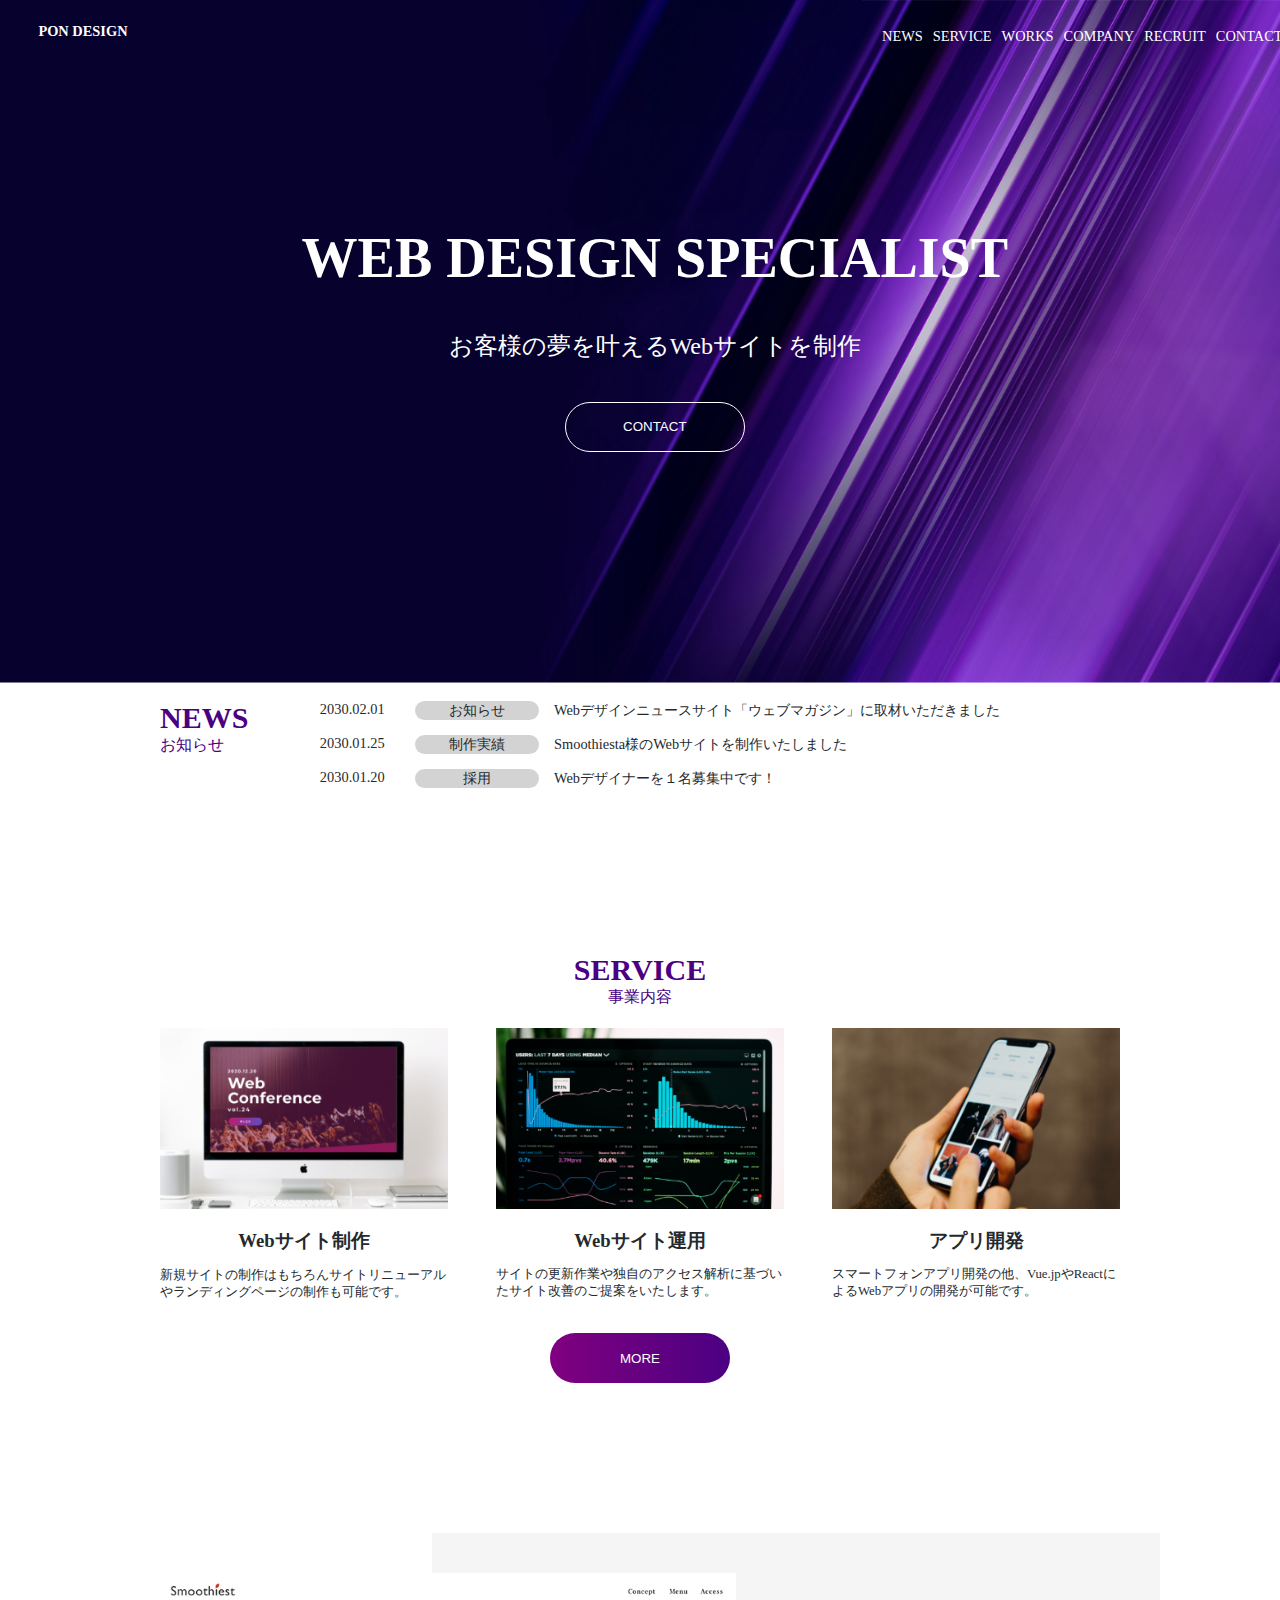
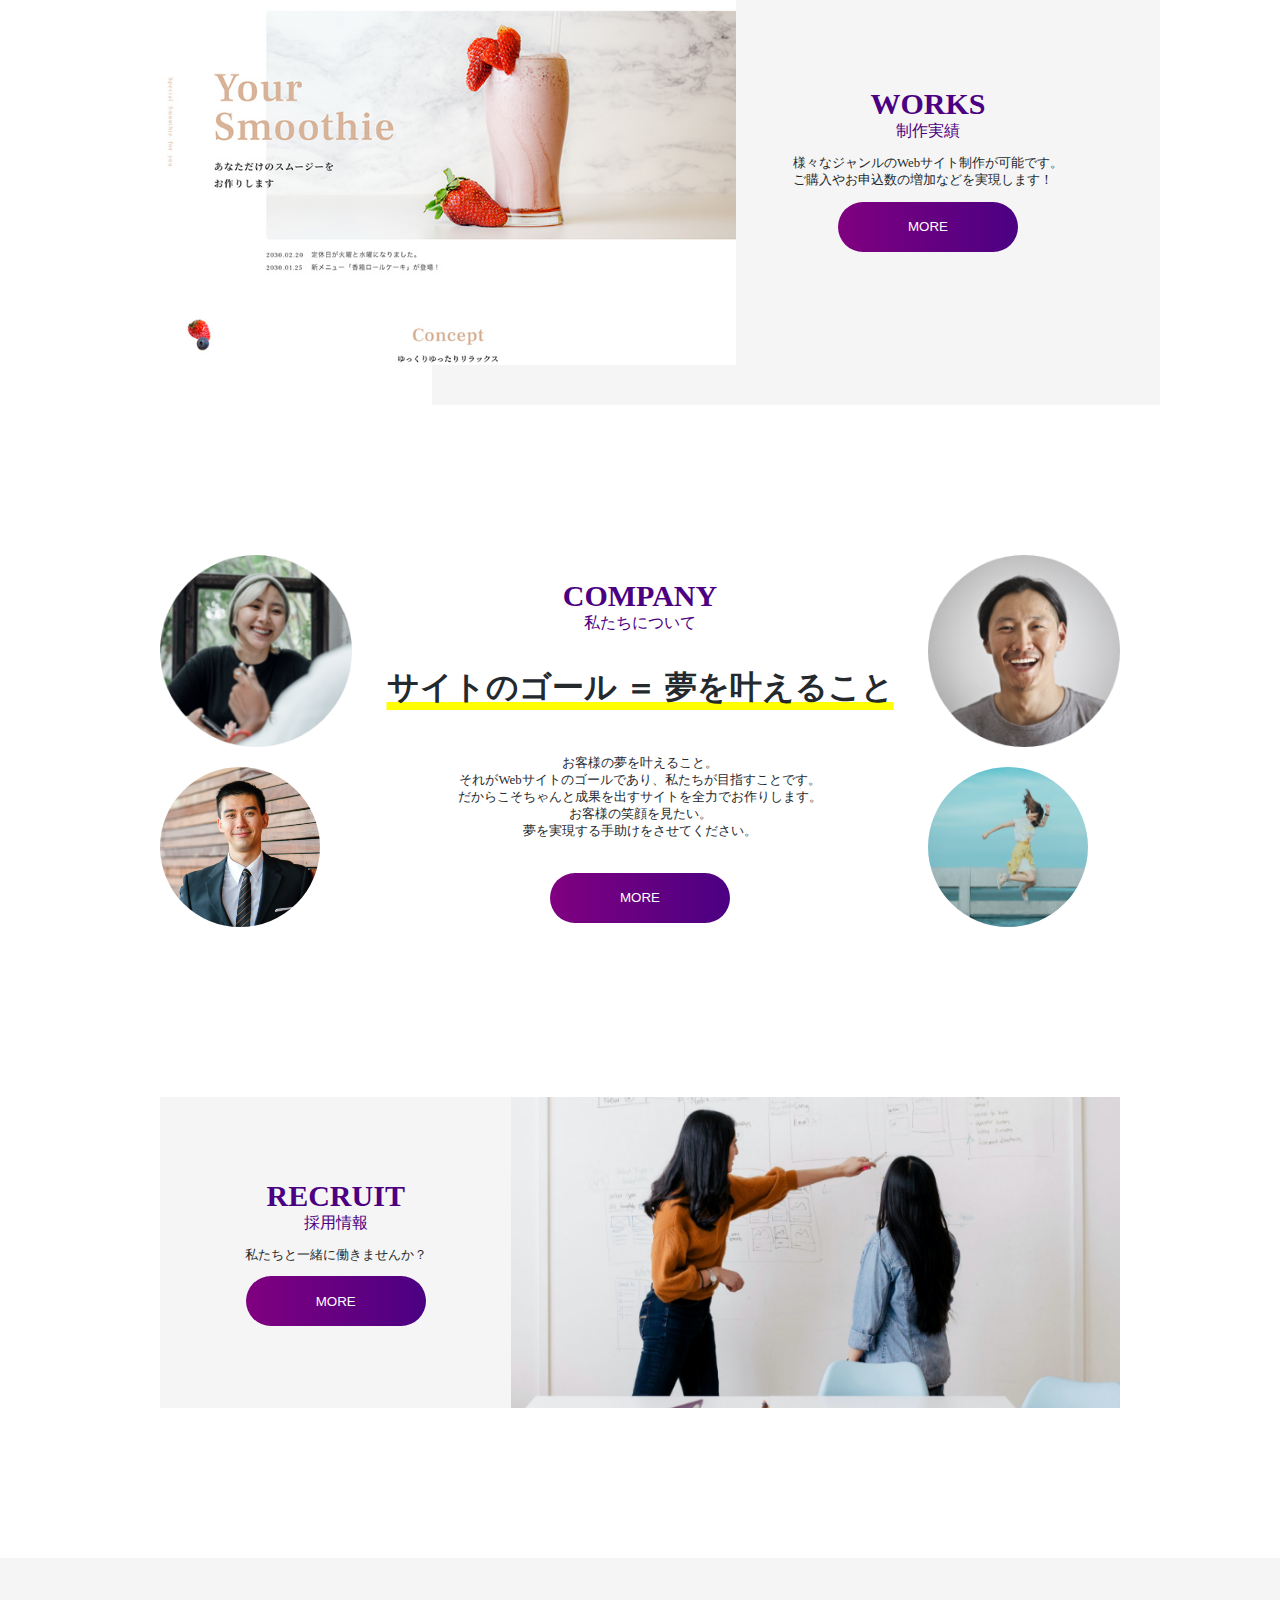
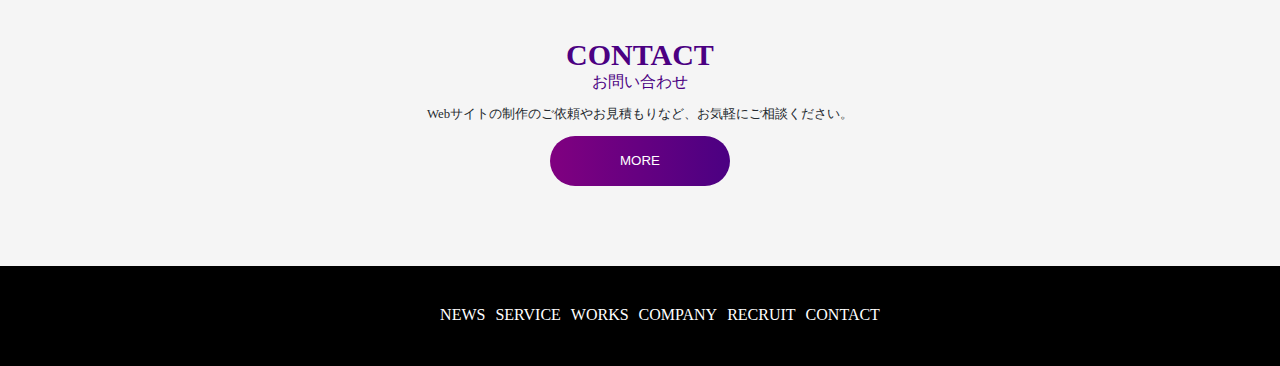
==== index.html @ 691a4655 "20211113" ====
<!DOCTYPE html>
<html lang="ja">
<head>
    <meta charset="UTF-8">
    <meta http-equiv="X-UA-Compatible" content="IE=edge">
    <meta name="viewport" content="width=device-width, initial-scale=1.0">
    <link rel="stylesheet" href="css/style.css">
    <script src="https://ajax.googleapis.com/ajax/libs/jquery/1.10.2/jquery.min.js"></script>
    <link rel="stylesheet" href="css/jquery.bxslider.css">
    <script src="//ajax.googleapis.com/ajax/libs/jquery/3.6.0/jquery.min.js" /></script>
    <script src="js/jquery.bxslider.js"></script>
    <script>
    $(function(){
         $('.bxslider').bxSlider({
            auto: true,
            // slideWidth: 640,
            // minSlides: 3
            pause: 5000
        });
    });
    </script>
    <title>Document</title>
</head>
<body>
    <header id="header">
        <div id="header-visual">
            <picture>
                <img src="img/hero-1.png" alt="">
            </picture>
        <h1 class="site-title"><a href="">PON DESIGN</a></h1>
        <nav>
            <ul class="navi">
                <li><a href="">NEWS</a></li>
                <li><a href="">SERVICE</a></li>
                <li><a href="">WORKS</a></li>
                <li><a href="">COMPANY</a></li>
                <li><a href="">RECRUIT</a></li>
                <li><a href="">CONTACT</a></li>
            </ul>
        </nav>
        <div class="site-message">
        <h1 class="site-concept-top">WEB DESIGN SPECIALIST</h1>
        <p class="site-concept-sub">お客様の夢を叶えるWebサイトを制作</p>
        <div class="site-concept-button">
        <a href=""><input type="button" class="contact-button" value="CONTACT"></a>
        </div>
        </div>
    </div>
    </header>

    <main>
        <section id="news" class="wrapper">
            <div class="news-title">
            <h2 class="sec-title">NEWS</h2>
            <p class="sec-title">お知らせ</p>
        </div>
            <dl>
                <dt>2030.02.01</dt>
                <dt id="news-category">お知らせ</dt>
                <dd>Webデザインニュースサイト「ウェブマガジン」に取材いただきました</dd>
                <dt>2030.01.25</dt>
                <dt id="news-category">制作実績</dd>
                <dd>Smoothiesta様のWebサイトを制作いたしました</dd>
                <dt>2030.01.20</dt>
                <dt id="news-category">採用</dd>
                <dd>Webデザイナーを１名募集中です！</dd>
            </dl>
        </section>

        <section id="service" class="wrapper">
            <div id="service-title">
            <h2 class="sec-title">SERVICE</h2>
        <p class="sec-title">事業内容</p>
    </div>
    <div class="container">
            <div class="container-detail">
                <img src="img/jessy-smith-zFOm6KzA-7g-unsplash.png" alt="">
                <h3 class="sec-index">Webサイト制作</h3>
                <p class="detail">新規サイトの制作はもちろんサイトリニューアルやランディングページの制作も可能です。</p>
            </div>
            <div class="container-detail">
                <img src="img/service-1.png" alt="">
                <h3 class="sec-index">Webサイト運用</h3>
                <p class="detail">サイトの更新作業や独自のアクセス解析に基づいたサイト改善のご提案をいたします。</p>
            </div>
            <div class="container-detail">
                <img src="img/service-2.png" alt="">
                <h3 class="sec-index">アプリ開発</h3>
                <p class="detail">スマートフォンアプリ開発の他、Vue.jpやReactによるWebアプリの開発が可能です。</p>
            </div>
        </div>
        <input type="button" class="more" value="MORE">
    </section>

        <section id="works" class="wrapper">
            <!-- <ul class="bxslider">
                
                <li><img src="img/smoothiesta.png" id="works-picture" alt=""></li>
                <li><img src="img/smoothiesta.png" id="works-picture" alt=""></li>
                <li><img src="img/smoothiesta.png" id="works-picture" alt=""></li>
           
            </ul> -->
            <img src="img/smoothiesta.png" id="works-picture" alt="">
            <div id="works-detail">
            <h2 class="sec-title">WORKS</h2>
        <p class="sec-title">制作実績</p>
        <p class="detail">様々なジャンルのWebサイト制作が可能です。<br>ご購入やお申込数の増加などを実現します！</p>
    <a href=""><input type="button" class="more" value="MORE">  </a>      
</div>
</section> 
     
        <section id="company" class="wrapper">
            <div class="container">
                <div class="company-detail">
                    <img src="img/pexels-ketut-subiyanto-4350225.png" alt="">
                    <img src="img/pexels-mentatdgt-937481.png" alt="">
                </div>
                <div class="company-detail-big">
                    <h2 class="sec-title">COMPANY</h2>
                    <p class="sec-title">私たちについて</p>
                    <h3 class="company-theme">サイトのゴール ＝ 夢を叶えること</h3>
                    <p class="about-company">お客様の夢を叶えること。<br>それがWebサイトのゴールであり、私たちが目指すことです。<br>だからこそちゃんと成果を出すサイトを全力でお作りします。<br>お客様の笑顔を見たい。<br>夢を実現する手助けをさせてください。</p>
                    <a href=""><input type="button" class="more" value="MORE"></a>
                </div>
                <div class="company-detail">
                    <img src="img/pexels-andrea-piacquadio-3761521.png" alt="">
                    <img src="img/pexels-quang-anh-ha-nguyen-884977.png" alt="">
                </div>
            </div>
        </section>

        <section id="recruit" class="wrapper">
            <div class="recruit-container">
            <picture>
                <img src="img/you-x-ventures-X8H8vPcelPk-unsplash.png" id="recruit-picture" alt="">
            </picture>
            <div id="recruit-detail">
                <div id="recruit-title">
                    <h2 class="sec-title">RECRUIT</h2>
                    <p class="sec-title">採用情報</p>
                </div>
                <p class="detail">私たちと一緒に働きませんか？</p>
                <a href=""><input type="button" class="more" value="MORE"></a>
            </div>
        </div>
        </section>

        <section id="contact">
            <h2 class="sec-title">CONTACT</h2>
        <p class="sec-title">お問い合わせ</p>
        <p class="detail">Webサイトの制作のご依頼やお見積もりなど、お気軽にご相談ください。</p>
    <a href=""><input type="button" class="more" value="MORE"></a>
    </section>
    </main>

    <footer id="footer">
        <nav>
            <ul>
                <li><a href="">NEWS</a></li>
                <li><a href="">SERVICE</a></li>
                <li><a href="">WORKS</a></li>
                <li><a href="">COMPANY</a></li>
                <li><a href="">RECRUIT</a></li>
                <li><a href="">CONTACT</a></li>
            </ul>
        </nav>
    </footer>
</body>
</html>
---- css/style.css ----
body {
    color: #24292e;
    margin: 0 auto;
}
a {
    text-decoration: none;
}
a:visited {
    color: #ffffff;
}
img {
    max-width: 100%;
}
li {
    list-style: none;
}

/* .wrapper {
    margin: 0 auto;
} */
.more {
    /* background-color: #4b0082; */
    background: linear-gradient(to right, #800080, #4b0082);
    color: #ffffff;
    border: solid 0px;
    width: 180px;
    height: 50px;
    border-radius: 50px;
}
.contact-button {
    color: #ffffff;
    background-color: transparent;
    border: solid 1px;
    width: 180px;
    height: 50px;
    border-radius: 50px;
}

/*-----------------------------------
セクションタイトル
-----------------------------------*/
.sec-title {
    color: #4b0082;
    margin: 0px;
}
h2.sec-title {
    font-size: 30px;
}

/*-----------------------------------
header
-----------------------------------*/
#header {
    display: flex;
    justify-content: space-between;
    align-items: center;
    position: relative;
    margin: 0 auto;
}
#header ul {
    display: flex;
}
#header li {
    margin-left: 10px;
}
#header-visual {
    position: relative;
}
#header-visual img {
    width: 100%;
    /* object-fit: cover; */
}
.site-title {
    position: absolute;
    top: 2%;
    left: 3%;
    font-size: 0.9rem;
}
.navi {
    position: absolute;
    top: 2%;
    left: 65%;
    font-size: 0.9rem;
}
.site-message {
    display: flex;
    flex-direction: column;
    position: absolute;
    top:30%;
    left: 22%;
    color: #ffffff;
    text-align: center;
    margin: 0 auto;
}
.site-concept-top {
    font-size: 3.5rem;
    margin: 20px;
}
.site-concept-sub {
    font-size: 1.5rem;
    margin: 20px 20px 40px 20px;
}
/* .site-concept-button {
    text-align: center;
} */

/*-----------------------------------
main
-----------------------------------*/

.wrapper {
    max-width: 960px;
    margin: 0px auto;
}
/*-----------------------------------
news
-----------------------------------*/
#news {
    margin-bottom: 150px;
}
.news-title {
    display: flex;
    flex-wrap: wrap;
    width: 100px;
    margin: 0px 30px 0px 0px;
    float: left;
}
#news dl {
    display: flex;
    flex-wrap: wrap;
    width: 830px;
    font-size: 0.9rem;
    /* margin-left: 10px; */
}

#news dt {
    width: 15%;
    text-align: center;
    margin-bottom: 15px;
}

#news-category {
    background-color: #d3d3d3;
    border: solid 0px;
    border-radius: 15px;
}

#news dd {
    width: calc(70% - 15px);
    margin: 0px;
    padding-left: 15px;
}

/*-----------------------------------
service
-----------------------------------*/
#service {
    margin-bottom: 150px;
    text-align: center;
}
#service-title {
    text-align: center;
    margin-bottom: 20px;
}
.container {
    display: flex;
    justify-content: space-between;
    margin-bottom: 20px;
    /* flex-wrap: wrap; */
    /* width: 100%; */
}
.container-detail {
    display: flex;
    flex-wrap: wrap;
    width: 30%;
}
.sec-index {
    display: flex;
    align-items: center;
    justify-content: center;
    width: 100%;
    margin-bottom: 0px;
}
.detail {
    font-size: 0.8rem;
    text-align: left;
}

/*-----------------------------------
works
-----------------------------------*/
#works {
    display: flex;
    align-items: center;
    /* justify-content: space-around; */
    margin-bottom: 150px;
    background: linear-gradient(to right, #ffffff 0%, #ffffff 30%, #f5f5f5 30%, #f5f5f5 100%);
    padding: 40px;
}
#works-picture {
    width: 60%;
}
#works-detail {
    /* display: flex;
    align-items: center;
    justify-content: center;
    flex-direction: column; */
    margin: 0 auto;
    text-align: center;
}
.bx-wrapper {
    border: solid 0px;
}

/*-----------------------------------
company
-----------------------------------*/
#company {
    margin-bottom: 150px;
}
.company-detail {
    display: flex;
    flex-wrap: wrap;
    width: 20%;
}
.company-detail > img {
    padding-bottom: 20px;
}
.company-detail-big {
    display: flex;
    flex-wrap: wrap;
    flex-direction: column;
    justify-content: center;
    align-items: center;
    width: 60%;
}
.about-company {
    font-size: 0.8rem;
    text-align: center;
    padding-bottom: 20px;
}
.company-theme {
    font-size: 2.0rem;
    text-decoration: underline 8px #ffff00;
}

/*-----------------------------------
recruit
-----------------------------------*/
#recruit {
    margin-bottom: 150px;
}
.recruit-container {
    display: flex;
    justify-content: space-between;
    flex-direction: row-reverse;
}
#recruit-detail {
    display: flex;
    flex-direction: column;
    background-color: #f5f5f5;
    width: 40%;
    text-align: center;
    align-items: center;
    justify-content: center;
}
#recruit-picture {
    display: flex;
    margin: 0px;
}

/*-----------------------------------
contact
-----------------------------------*/
#contact {
    background-color: #f5f5f5;
    margin: 0 auto;
    display: flex;
    flex-direction: column;
    justify-content: center;
    text-align: center;
    align-items: center;
    padding: 80px 0px;
    /* text-align: center; */
}
/* #contact-detail {
    display: flex;
    flex-direction: column;
    justify-content: center;
    text-align: center;
    align-items: center;
} */
/* #contact p {
    margin: 0px;
} */


/*-----------------------------------
-----------------------------------*/




/*-----------------------------------
-----------------------------------*/


/*-----------------------------------
footer
-----------------------------------*/
#footer {
    background-color: #000000;
    height: 100px;
}
#footer > nav {
    /* padding-top: 10px; */
    justify-content: center;
    align-items: center;
}
#footer ul {
    display: flex;
    justify-content: center;
    margin-top: 0px;
    padding-top: 10px;
    /* align-items: center; */
    /* margin-top: 30px; */
}
#footer li {
    color: #ffffff;
    margin: 30px 5px 0px 5px;
}

/*-----------------------------------
SP
-----------------------------------*/
@media screen and (max-width: 600px) {
    #news dl {
        flex-direction: column;
    }
    /* #service {
        flex-direction: column;
    } */
    .container {
        flex-direction: column;
    }
    .container-detail {
        width: 100%;
        align-items: center;
        justify-content: center;
    }
    #works {
        flex-direction: column;
        background: linear-gradient(to bottom, #ffffff 0%, #ffffff 30%, #f5f5f5 30%, #f5f5f5 100%);

    }
    #works-picture {
        width: 100%;
    }
    .recruit-container {
        display: flex;
        flex-direction: column;
        justify-content: center;
        /* flex-direction: row-reverse; */
    }
    #recruit-detail {
        /* display: flex;
        flex-direction: column;
        background-color: #f5f5f5; */
        width: 100%;
        text-align: center;
        align-items: center;
        justify-content: center;
        padding-bottom: 50px;
    }
    
}
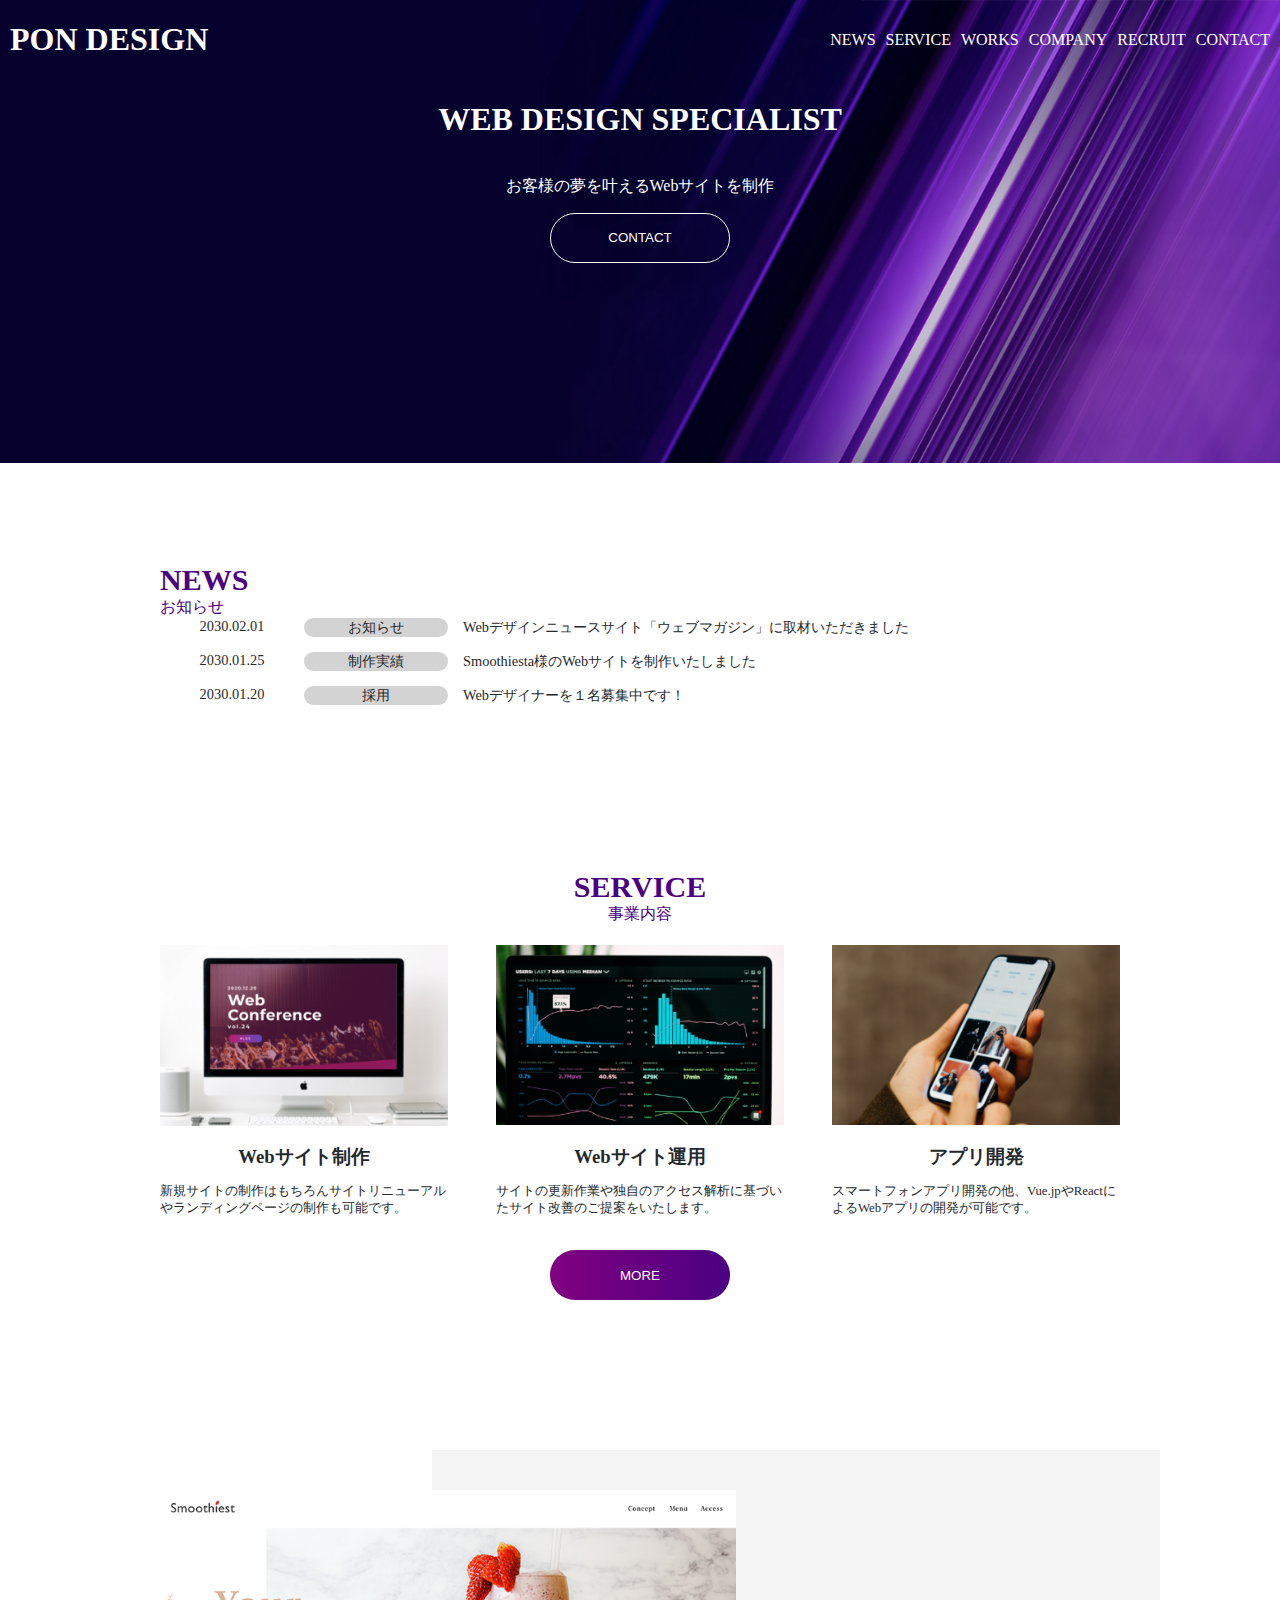
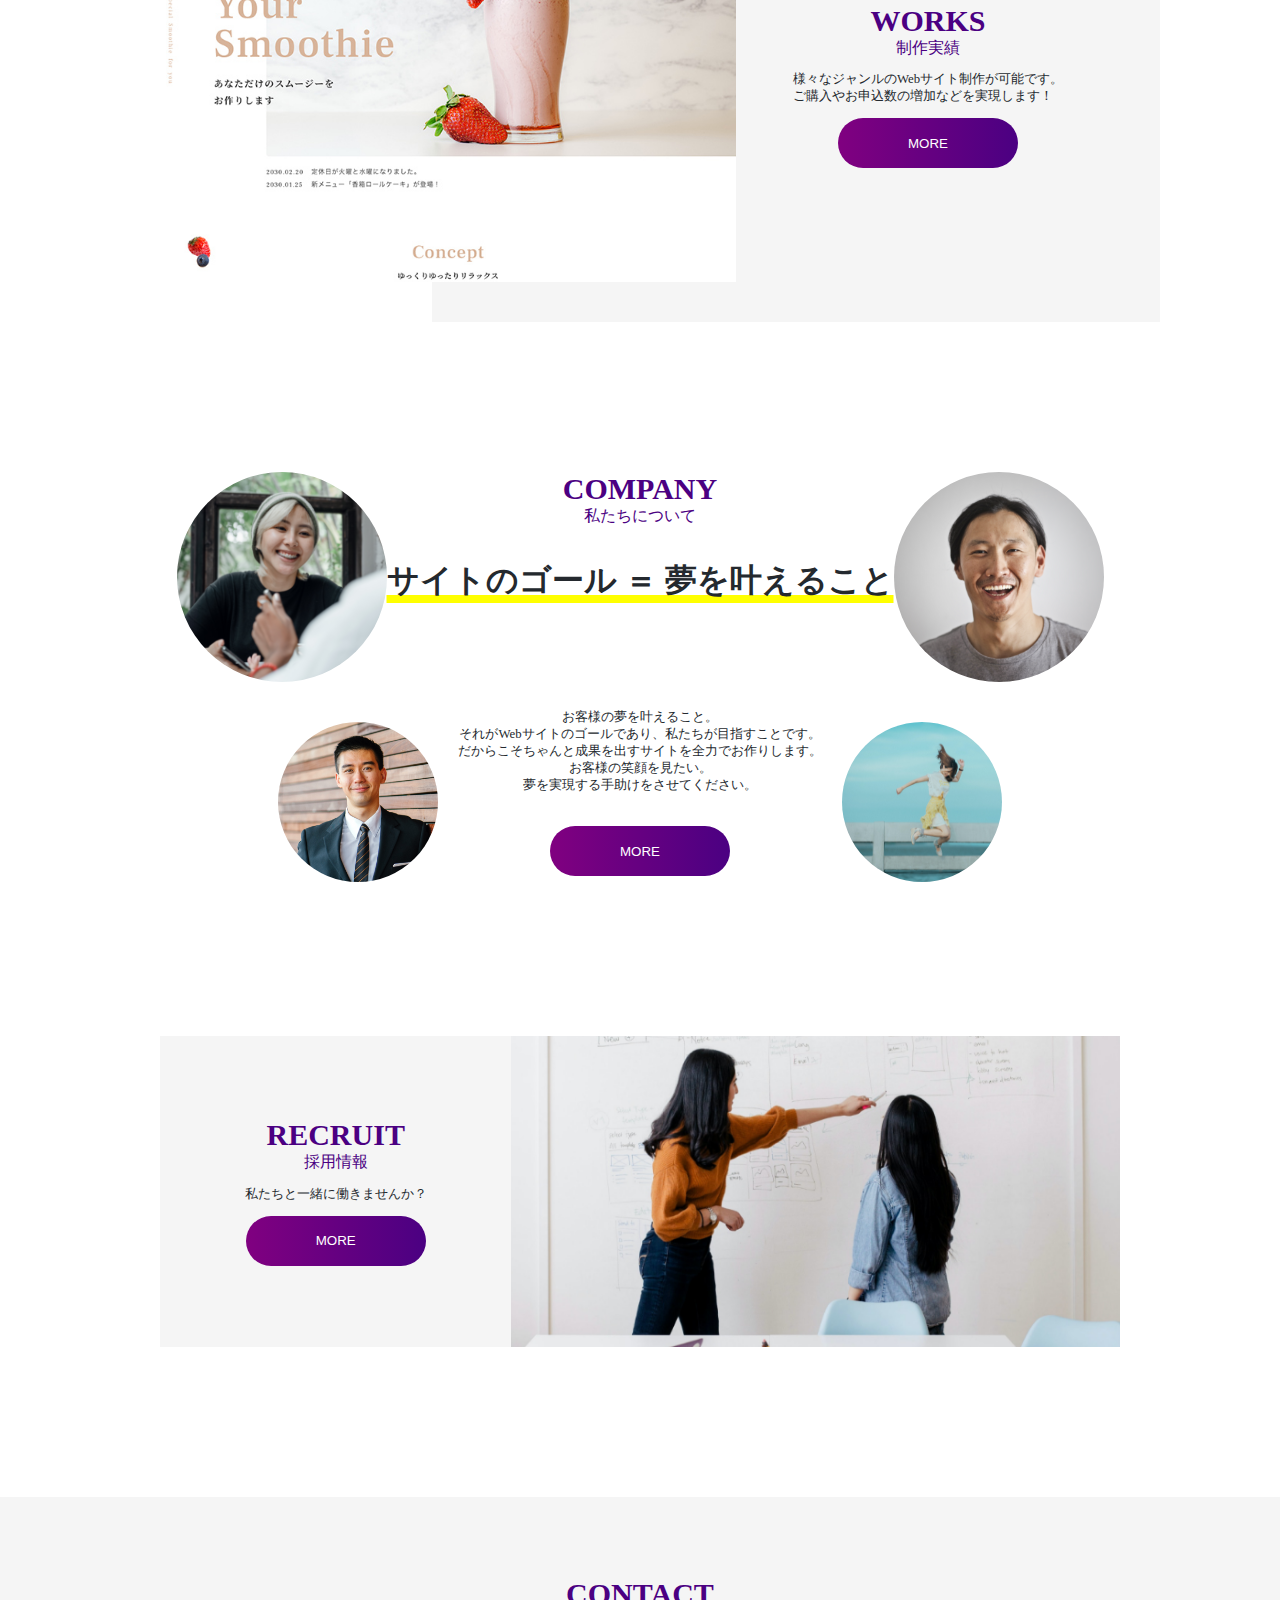
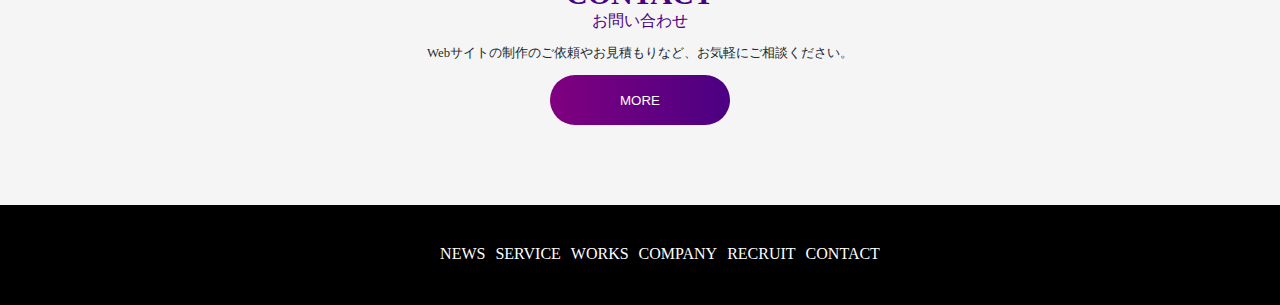
==== commit be124186: "20211127 humberger-menu" ====
--- a/index.html
+++ b/index.html
@@ -7,9 +7,9 @@
     <link rel="stylesheet" href="css/style.css">
     <script src="https://ajax.googleapis.com/ajax/libs/jquery/1.10.2/jquery.min.js"></script>
     <link rel="stylesheet" href="css/jquery.bxslider.css">
-    <script src="//ajax.googleapis.com/ajax/libs/jquery/3.6.0/jquery.min.js" /></script>
-    <script src="js/jquery.bxslider.js"></script>
-    <script>
+    <script src="https://code.jquery.com/jquery-3.6.0.min.js" integrity="sha256-/xUj+3OJU5yExlq6GSYGSHk7tPXikynS7ogEvDej/m4=" crossorigin="anonymous"></script>
+    <script src="./js/script.js"></script>
+    <!-- <script>
     $(function(){
          $('.bxslider').bxSlider({
             auto: true,
@@ -18,34 +18,42 @@
             pause: 5000
         });
     });
-    </script>
+    </script> -->
     <title>Document</title>
 </head>
 <body>
     <header id="header">
-        <div id="header-visual">
-            <picture>
-                <img src="img/hero-1.png" alt="">
-            </picture>
-        <h1 class="site-title"><a href="">PON DESIGN</a></h1>
-        <nav>
-            <ul class="navi">
-                <li><a href="">NEWS</a></li>
-                <li><a href="">SERVICE</a></li>
-                <li><a href="">WORKS</a></li>
-                <li><a href="">COMPANY</a></li>
-                <li><a href="">RECRUIT</a></li>
-                <li><a href="">CONTACT</a></li>
-            </ul>
-        </nav>
+        <div class="top">
+            <h1 class="site-title"><a href="">PON DESIGN</a></h1>
+
+            <!-- メニュー -->
+            <div class="nav-wrapper">
+                <nav class="header-nav">
+                    <ul class="nav-list">
+                        <li class="nav-item"><a href="">NEWS</a></li>
+                        <li class="nav-item"><a href="">SERVICE</a></li>
+                        <li class="nav-item"><a href="">WORKS</a></li>
+                        <li class="nav-item"><a href="">COMPANY</a></li>
+                        <li class="nav-item"><a href="">RECRUIT</a></li>
+                        <li class="nav-item"><a href="">CONTACT</a></li>
+                    </ul>
+                </nav>
+            </div>
+                        <!-- ハンバーガーボタン -->
+            <button class="burger-btn">
+                <span class="bar bar_top"></span>
+                <span class="bar bar_mid"></span>
+                <span class="bar bar_bottom"></span>
+            </button>
+
+        </div>
         <div class="site-message">
-        <h1 class="site-concept-top">WEB DESIGN SPECIALIST</h1>
-        <p class="site-concept-sub">お客様の夢を叶えるWebサイトを制作</p>
-        <div class="site-concept-button">
-        <a href=""><input type="button" class="contact-button" value="CONTACT"></a>
+            <h1 class="site-concept-top">WEB DESIGN SPECIALIST</h1>
+            <p class="site-concept-sub">お客様の夢を叶えるWebサイトを制作</p>
+            <div class="site-concept-button">
+                <a href=""><input type="button" class="contact-button" value="CONTACT"></a>
+            </div>
         </div>
-        </div>
-    </div>
     </header>
 
     <main>
@@ -66,6 +74,9 @@
                 <dd>Webデザイナーを１名募集中です！</dd>
             </dl>
         </section>
+
+        <!-- //news -->
+        <script src="./js/script.js"></script>
 
         <section id="service" class="wrapper">
             <div id="service-title">
@@ -93,13 +104,6 @@
     </section>
 
         <section id="works" class="wrapper">
-            <!-- <ul class="bxslider">
-                
-                <li><img src="img/smoothiesta.png" id="works-picture" alt=""></li>
-                <li><img src="img/smoothiesta.png" id="works-picture" alt=""></li>
-                <li><img src="img/smoothiesta.png" id="works-picture" alt=""></li>
-           
-            </ul> -->
             <img src="img/smoothiesta.png" id="works-picture" alt="">
             <div id="works-detail">
             <h2 class="sec-title">WORKS</h2>
@@ -111,21 +115,42 @@
      
         <section id="company" class="wrapper">
             <div class="container">
-                <div class="company-detail">
-                    <img src="img/pexels-ketut-subiyanto-4350225.png" alt="">
-                    <img src="img/pexels-mentatdgt-937481.png" alt="">
-                </div>
-                <div class="company-detail-big">
+                <!-- <div class="company-detail"> -->
+                    <div class="img1">
+                        <img src="img/pexels-ketut-subiyanto-4350225.png" alt="">
+                    </div>
+                    <div class="company-detail-big">
+                        <h2 class="sec-title">COMPANY</h2>
+                        <p class="sec-title">私たちについて</p>
+                        <h3 class="company-theme">サイトのゴール ＝ 夢を叶えること</h3>
+                    </div>
+    
+                    <div class="img2">
+                        <img src="img/pexels-andrea-piacquadio-3761521.png" alt="">
+                    </div>
+                <!-- </div> -->
+                <!-- <div class="company-detail-big">
                     <h2 class="sec-title">COMPANY</h2>
                     <p class="sec-title">私たちについて</p>
                     <h3 class="company-theme">サイトのゴール ＝ 夢を叶えること</h3>
+                </div> -->
+                <!-- <div class="company-detail-small">
                     <p class="about-company">お客様の夢を叶えること。<br>それがWebサイトのゴールであり、私たちが目指すことです。<br>だからこそちゃんと成果を出すサイトを全力でお作りします。<br>お客様の笑顔を見たい。<br>夢を実現する手助けをさせてください。</p>
                     <a href=""><input type="button" class="more" value="MORE"></a>
-                </div>
-                <div class="company-detail">
-                    <img src="img/pexels-andrea-piacquadio-3761521.png" alt="">
-                    <img src="img/pexels-quang-anh-ha-nguyen-884977.png" alt="">
-                </div>
+                </div> -->
+                <!-- <div class="company-detail"> -->
+                    <div class="img3">
+                        <img src="img/pexels-mentatdgt-937481.png" alt="">
+                    </div>
+                    <div class="company-detail-small">
+                        <p class="about-company">お客様の夢を叶えること。<br>それがWebサイトのゴールであり、私たちが目指すことです。<br>だからこそちゃんと成果を出すサイトを全力でお作りします。<br>お客様の笑顔を見たい。<br>夢を実現する手助けをさせてください。</p>
+                        <a href=""><input type="button" class="more" value="MORE"></a>
+                    </div>
+    
+                    <div class="img4">
+                        <img src="img/pexels-quang-anh-ha-nguyen-884977.png" alt="">
+                    </div>
+                <!-- </div> -->
             </div>
         </section>
 
--- a/css/style.css
+++ b/css/style.css
@@ -15,11 +15,7 @@
     list-style: none;
 }
 
-/* .wrapper {
-    margin: 0 auto;
-} */
 .more {
-    /* background-color: #4b0082; */
     background: linear-gradient(to right, #800080, #4b0082);
     color: #ffffff;
     border: solid 0px;
@@ -50,59 +46,41 @@
 /*-----------------------------------
 header
 -----------------------------------*/
+
 #header {
-    display: flex;
+    background-image: url(../img/hero-1.png);
+    margin-bottom: 100px;
+    background-size: cover;
+}
+.nav-list {
+    display: flex;
+    margin-right: 10px;
+}
+.nav-item {
+    margin-left: 10px;
+}
+.top {
+    display: flex;
+    flex-direction: row;
     justify-content: space-between;
     align-items: center;
-    position: relative;
-    margin: 0 auto;
-}
-#header ul {
-    display: flex;
-}
-#header li {
-    margin-left: 10px;
-}
-#header-visual {
-    position: relative;
-}
-#header-visual img {
-    width: 100%;
-    /* object-fit: cover; */
 }
 .site-title {
-    position: absolute;
-    top: 2%;
-    left: 3%;
-    font-size: 0.9rem;
-}
-.navi {
-    position: absolute;
-    top: 2%;
-    left: 65%;
-    font-size: 0.9rem;
+    padding: 0px 10px;
 }
 .site-message {
     display: flex;
     flex-direction: column;
-    position: absolute;
-    top:30%;
-    left: 22%;
+    align-items: center;
+    justify-content: center;
     color: #ffffff;
-    text-align: center;
-    margin: 0 auto;
-}
-.site-concept-top {
-    font-size: 3.5rem;
-    margin: 20px;
-}
-.site-concept-sub {
-    font-size: 1.5rem;
-    margin: 20px 20px 40px 20px;
-}
-/* .site-concept-button {
-    text-align: center;
-} */
+}
+.site-concept-button {
+    margin-bottom: 200px;
+}
+.burger-btn {
+    display: none;
+}
 
 /*-----------------------------------
 main
@@ -128,9 +106,8 @@
 #news dl {
     display: flex;
     flex-wrap: wrap;
-    width: 830px;
+    width: 100%;
     font-size: 0.9rem;
-    /* margin-left: 10px; */
 }
 
 #news dt {
@@ -166,8 +143,6 @@
     display: flex;
     justify-content: space-between;
     margin-bottom: 20px;
-    /* flex-wrap: wrap; */
-    /* width: 100%; */
 }
 .container-detail {
     display: flex;
@@ -192,7 +167,6 @@
 #works {
     display: flex;
     align-items: center;
-    /* justify-content: space-around; */
     margin-bottom: 150px;
     background: linear-gradient(to right, #ffffff 0%, #ffffff 30%, #f5f5f5 30%, #f5f5f5 100%);
     padding: 40px;
@@ -201,10 +175,6 @@
     width: 60%;
 }
 #works-detail {
-    /* display: flex;
-    align-items: center;
-    justify-content: center;
-    flex-direction: column; */
     margin: 0 auto;
     text-align: center;
 }
@@ -219,7 +189,7 @@
     margin-bottom: 150px;
 }
 .company-detail {
-    display: flex;
+    display: inline-flex;
     flex-wrap: wrap;
     width: 20%;
 }
@@ -227,12 +197,19 @@
     padding-bottom: 20px;
 }
 .company-detail-big {
-    display: flex;
+    display: inline-flex;
     flex-wrap: wrap;
     flex-direction: column;
     justify-content: center;
     align-items: center;
-    width: 60%;
+    /* width: 60%; */
+}
+#company .container {
+    flex-direction: row;
+    flex-wrap: wrap;
+    position: relative;
+    align-items: flex-start;
+    justify-content: center;
 }
 .about-company {
     font-size: 0.8rem;
@@ -243,6 +220,33 @@
     font-size: 2.0rem;
     text-decoration: underline 8px #ffff00;
 }
+.img1 .img2 {
+    /* position: absolute;
+    left: 80px;
+    top: 200px; */
+    /* justify-self: flex-end; */
+    width: 19%;
+}
+.img3 {
+    /* position: absolute;
+    left: 700px;
+    top: 200px; */
+    /* width: 30%; */
+    /* align-self: center;
+    justify-self: center; */
+    align-self:flex-end;
+    justify-self: center;
+}
+.img4 {
+    align-self: flex-end;
+    justify-self: center;
+}
+.company-detail-small {
+    text-align: center;
+    width: 40%;
+    padding: 10px;
+    align-self:baseline;
+}
 
 /*-----------------------------------
 recruit
@@ -281,29 +285,7 @@
     text-align: center;
     align-items: center;
     padding: 80px 0px;
-    /* text-align: center; */
-}
-/* #contact-detail {
-    display: flex;
-    flex-direction: column;
-    justify-content: center;
-    text-align: center;
-    align-items: center;
-} */
-/* #contact p {
-    margin: 0px;
-} */
-
-
-/*-----------------------------------
------------------------------------*/
-
-
-
-
-/*-----------------------------------
------------------------------------*/
-
+}
 
 /*-----------------------------------
 footer
@@ -313,7 +295,6 @@
     height: 100px;
 }
 #footer > nav {
-    /* padding-top: 10px; */
     justify-content: center;
     align-items: center;
 }
@@ -322,8 +303,6 @@
     justify-content: center;
     margin-top: 0px;
     padding-top: 10px;
-    /* align-items: center; */
-    /* margin-top: 30px; */
 }
 #footer li {
     color: #ffffff;
@@ -333,13 +312,28 @@
 /*-----------------------------------
 SP
 -----------------------------------*/
-@media screen and (max-width: 600px) {
+@media screen and (max-width: 780px) {
+    #header {
+        padding: 0 5%;
+    }
     #news dl {
-        flex-direction: column;
-    }
-    /* #service {
-        flex-direction: column;
-    } */
+        flex-direction: row;
+        /* flex-wrap: wrap; */
+    }
+    #news dt {
+        display: block;
+        margin-bottom: 0;
+    }
+    #news dd {
+        width: 100%;
+        margin-bottom: 15px;
+    }
+    .news-title {
+        display: block;
+        text-align: center;
+        width: 100%;
+        margin: 0;
+    }
     .container {
         flex-direction: column;
     }
@@ -347,6 +341,10 @@
         width: 100%;
         align-items: center;
         justify-content: center;
+    }
+    #service img {
+        width: 100%;
+        padding: 5%;
     }
     #works {
         flex-direction: column;
@@ -355,22 +353,112 @@
     }
     #works-picture {
         width: 100%;
+    }
+    #company img {
+        display: none;
+    }
+    #company {
+        display: block;
+    }
+    #company.wrapper {
+        display: block;
+        width: 100%;
+    }
+    #company .container {
+        justify-content: center;
+        align-items: center;
+    }
+    .company-detail-big {
+        display: block;
+        text-align: center;
     }
     .recruit-container {
         display: flex;
         flex-direction: column;
         justify-content: center;
-        /* flex-direction: row-reverse; */
     }
     #recruit-detail {
-        /* display: flex;
-        flex-direction: column;
-        background-color: #f5f5f5; */
         width: 100%;
         text-align: center;
         align-items: center;
         justify-content: center;
         padding-bottom: 50px;
     }
-    
-}
+    #recruit img {
+        width: 100%;
+    }
+    /* ------------------ */
+    /* humberger-menu */
+    /* ------------------ */
+    .burger-btn {
+        display: block;
+        width: 39px;
+        height: 39px;
+        position: relative;
+        z-index: 3;
+        border: none;
+    }
+    .burger-btn.close .bar_top {
+        transform: translate(-50%, 10px) rotate(45deg);
+        transition: transform .3s;
+    }
+    .burger-btn.close .bar_mid {
+        opacity: 0;
+        transition: opacity .3s;
+    }
+    .burger-btn.close .bar_bottom {
+        transform: translate(-50%, -8px) rotate(-45deg);
+        transition: transform .3s;
+    }
+    .nav-wrapper {
+        display: none;
+        width: 100vw;
+        height: 100vh;
+        position: fixed;
+        top: 0;
+        left: 0;
+        z-index: 2;
+    }
+    .header-nav {
+        width: 100%;
+        height: 100%;
+        background-color: #2b004c;
+        z-index: 2;
+    }
+    .nav-list {
+        display: flex;
+        flex-direction: column;
+        justify-content: center;
+        align-items: center;
+        width: 100%;
+        height: 100%;
+        margin-right: 0;
+        padding-left: 0;
+    }
+    .header-nav .nav-item {
+        margin-right: 0;
+        margin-bottom: 40px;
+    }
+    .nav-item {
+        margin-left: 0px;
+    }
+    .bar {
+        width: 20px;
+        height: 1px;
+        display: block;
+        position: absolute;
+        left: 50%;
+        transform: translateX(-50%);
+        background-color: rgb(94, 94, 94);
+    }
+    .bar_top {
+        top: 10px;
+    }
+    .bar_mid {
+        top: 50%;
+        transform: translate(-50%, -50%);
+    }
+    .bar_bottom {
+        bottom: 10px;
+    }
+}
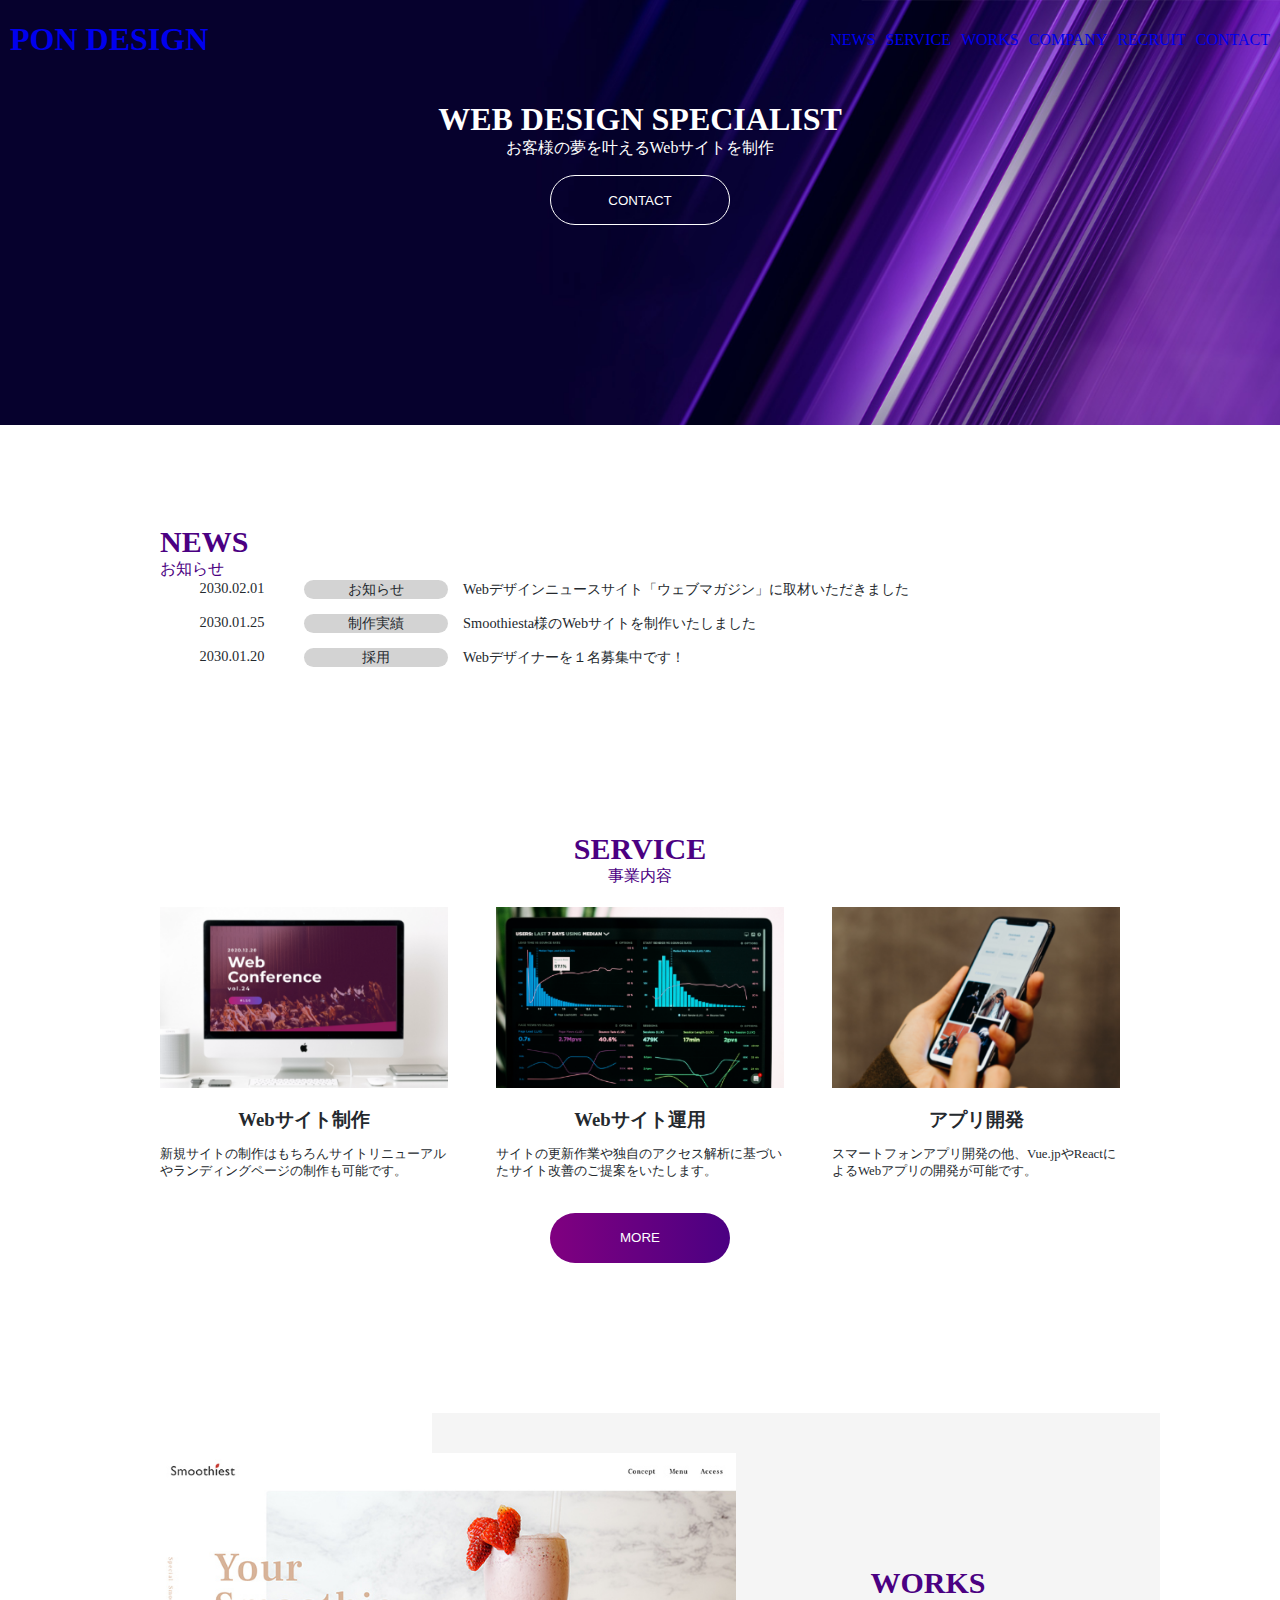
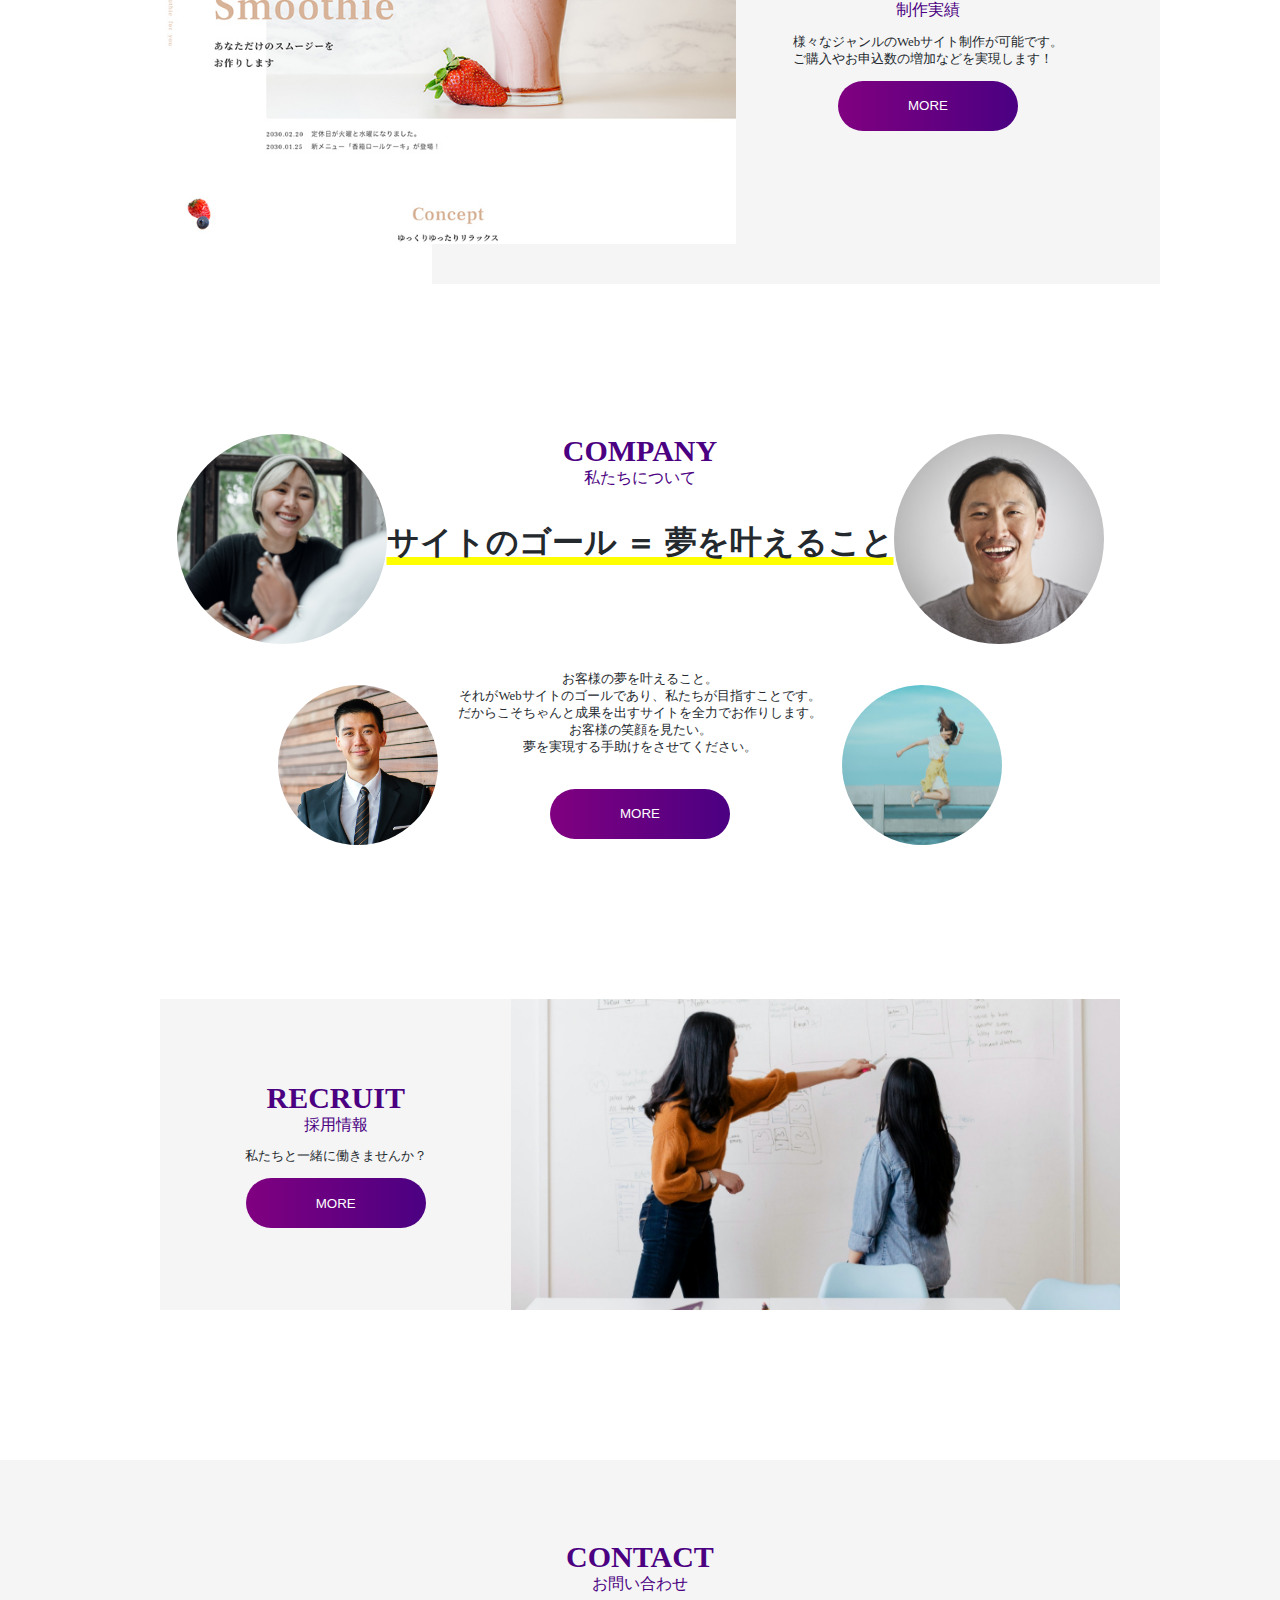
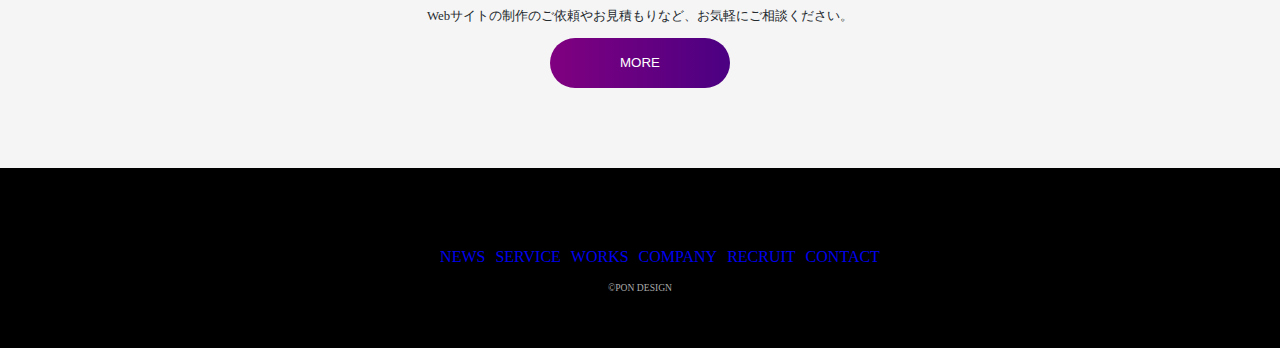
==== commit 343b8460: "20211211" ====
--- a/index.html
+++ b/index.html
@@ -24,18 +24,18 @@
 <body>
     <header id="header">
         <div class="top">
-            <h1 class="site-title"><a href="">PON DESIGN</a></h1>
+            <h1 class="site-title"><a href="index.html">PON DESIGN</a></h1>
 
             <!-- メニュー -->
             <div class="nav-wrapper">
                 <nav class="header-nav">
                     <ul class="nav-list">
-                        <li class="nav-item"><a href="">NEWS</a></li>
-                        <li class="nav-item"><a href="">SERVICE</a></li>
-                        <li class="nav-item"><a href="">WORKS</a></li>
-                        <li class="nav-item"><a href="">COMPANY</a></li>
-                        <li class="nav-item"><a href="">RECRUIT</a></li>
-                        <li class="nav-item"><a href="">CONTACT</a></li>
+                        <li class="nav-item"><a href="news.html">NEWS</a></li>
+                        <li class="nav-item"><a href="service.html">SERVICE</a></li>
+                        <li class="nav-item"><a href="works.html">WORKS</a></li>
+                        <li class="nav-item"><a href="company.html">COMPANY</a></li>
+                        <li class="nav-item"><a href="recruit.html">RECRUIT</a></li>
+                        <li class="nav-item"><a href="contact.html">CONTACT</a></li>
                     </ul>
                 </nav>
             </div>
@@ -115,7 +115,6 @@
      
         <section id="company" class="wrapper">
             <div class="container">
-                <!-- <div class="company-detail"> -->
                     <div class="img1">
                         <img src="img/pexels-ketut-subiyanto-4350225.png" alt="">
                     </div>
@@ -128,17 +127,6 @@
                     <div class="img2">
                         <img src="img/pexels-andrea-piacquadio-3761521.png" alt="">
                     </div>
-                <!-- </div> -->
-                <!-- <div class="company-detail-big">
-                    <h2 class="sec-title">COMPANY</h2>
-                    <p class="sec-title">私たちについて</p>
-                    <h3 class="company-theme">サイトのゴール ＝ 夢を叶えること</h3>
-                </div> -->
-                <!-- <div class="company-detail-small">
-                    <p class="about-company">お客様の夢を叶えること。<br>それがWebサイトのゴールであり、私たちが目指すことです。<br>だからこそちゃんと成果を出すサイトを全力でお作りします。<br>お客様の笑顔を見たい。<br>夢を実現する手助けをさせてください。</p>
-                    <a href=""><input type="button" class="more" value="MORE"></a>
-                </div> -->
-                <!-- <div class="company-detail"> -->
                     <div class="img3">
                         <img src="img/pexels-mentatdgt-937481.png" alt="">
                     </div>
@@ -150,7 +138,6 @@
                     <div class="img4">
                         <img src="img/pexels-quang-anh-ha-nguyen-884977.png" alt="">
                     </div>
-                <!-- </div> -->
             </div>
         </section>
 
@@ -181,14 +168,15 @@
     <footer id="footer">
         <nav>
             <ul>
-                <li><a href="">NEWS</a></li>
-                <li><a href="">SERVICE</a></li>
-                <li><a href="">WORKS</a></li>
-                <li><a href="">COMPANY</a></li>
-                <li><a href="">RECRUIT</a></li>
-                <li><a href="">CONTACT</a></li>
+                <li><a href="news.html">NEWS</a></li>
+                <li><a href="service.html">SERVICE</a></li>
+                <li><a href="works.html">WORKS</a></li>
+                <li><a href="company.html">COMPANY</a></li>
+                <li><a href="recruit.html">RECRUIT</a></li>
+                <li><a href="contact.html">CONTACT</a></li>
             </ul>
         </nav>
+        <p>&copy;PON DESIGN</p>
     </footer>
 </body>
 </html>--- a/css/style.css
+++ b/css/style.css
@@ -5,9 +5,13 @@
 a {
     text-decoration: none;
 }
-a:visited {
-    color: #ffffff;
-}
+header a:visited {
+    color: #ffffff;
+}
+footer a:visited {
+    color: #ffffff;
+}
+
 img {
     max-width: 100%;
 }
@@ -33,6 +37,22 @@
 }
 
 /*-----------------------------------
+page-address
+-----------------------------------*/
+.page-address {
+    color: #aaa;
+    background-color: #eee;
+    margin-bottom: 50px;
+    display: flex;
+    justify-content: center;
+}
+.address {
+    margin: 0;
+    padding: 20px 0px;
+    width: 960px;
+}
+
+/*-----------------------------------
 セクションタイトル
 -----------------------------------*/
 .sec-title {
@@ -49,8 +69,8 @@
 
 #header {
     background-image: url(../img/hero-1.png);
-    margin-bottom: 100px;
     background-size: cover;
+    padding-bottom: 100px;
 }
 .nav-list {
     display: flex;
@@ -75,8 +95,14 @@
     justify-content: center;
     color: #ffffff;
 }
+.site-concept-top {
+    margin-bottom: 0px;
+}
+.site-concept-sub {
+    margin-top: 0px;
+}
 .site-concept-button {
-    margin-bottom: 200px;
+    margin-bottom: 100px;
 }
 .burger-btn {
     display: none;
@@ -94,6 +120,7 @@
 news
 -----------------------------------*/
 #news {
+    margin-top: 100px;
     margin-bottom: 150px;
 }
 .news-title {
@@ -202,7 +229,6 @@
     flex-direction: column;
     justify-content: center;
     align-items: center;
-    /* width: 60%; */
 }
 #company .container {
     flex-direction: row;
@@ -221,19 +247,9 @@
     text-decoration: underline 8px #ffff00;
 }
 .img1 .img2 {
-    /* position: absolute;
-    left: 80px;
-    top: 200px; */
-    /* justify-self: flex-end; */
     width: 19%;
 }
 .img3 {
-    /* position: absolute;
-    left: 700px;
-    top: 200px; */
-    /* width: 30%; */
-    /* align-self: center;
-    justify-self: center; */
     align-self:flex-end;
     justify-self: center;
 }
@@ -293,6 +309,7 @@
 #footer {
     background-color: #000000;
     height: 100px;
+    padding: 40px 0px;
 }
 #footer > nav {
     justify-content: center;
@@ -307,6 +324,11 @@
 #footer li {
     color: #ffffff;
     margin: 30px 5px 0px 5px;
+}
+#footer p {
+    color: #aaa;
+    font-size: 0.6rem;
+    text-align: center;
 }
 
 /*-----------------------------------
@@ -397,6 +419,7 @@
         position: relative;
         z-index: 3;
         border: none;
+        background: none;
     }
     .burger-btn.close .bar_top {
         transform: translate(-50%, 10px) rotate(45deg);
@@ -449,14 +472,13 @@
         position: absolute;
         left: 50%;
         transform: translateX(-50%);
-        background-color: rgb(94, 94, 94);
+        background-color: #fff;
     }
     .bar_top {
         top: 10px;
     }
     .bar_mid {
         top: 50%;
-        transform: translate(-50%, -50%);
     }
     .bar_bottom {
         bottom: 10px;
